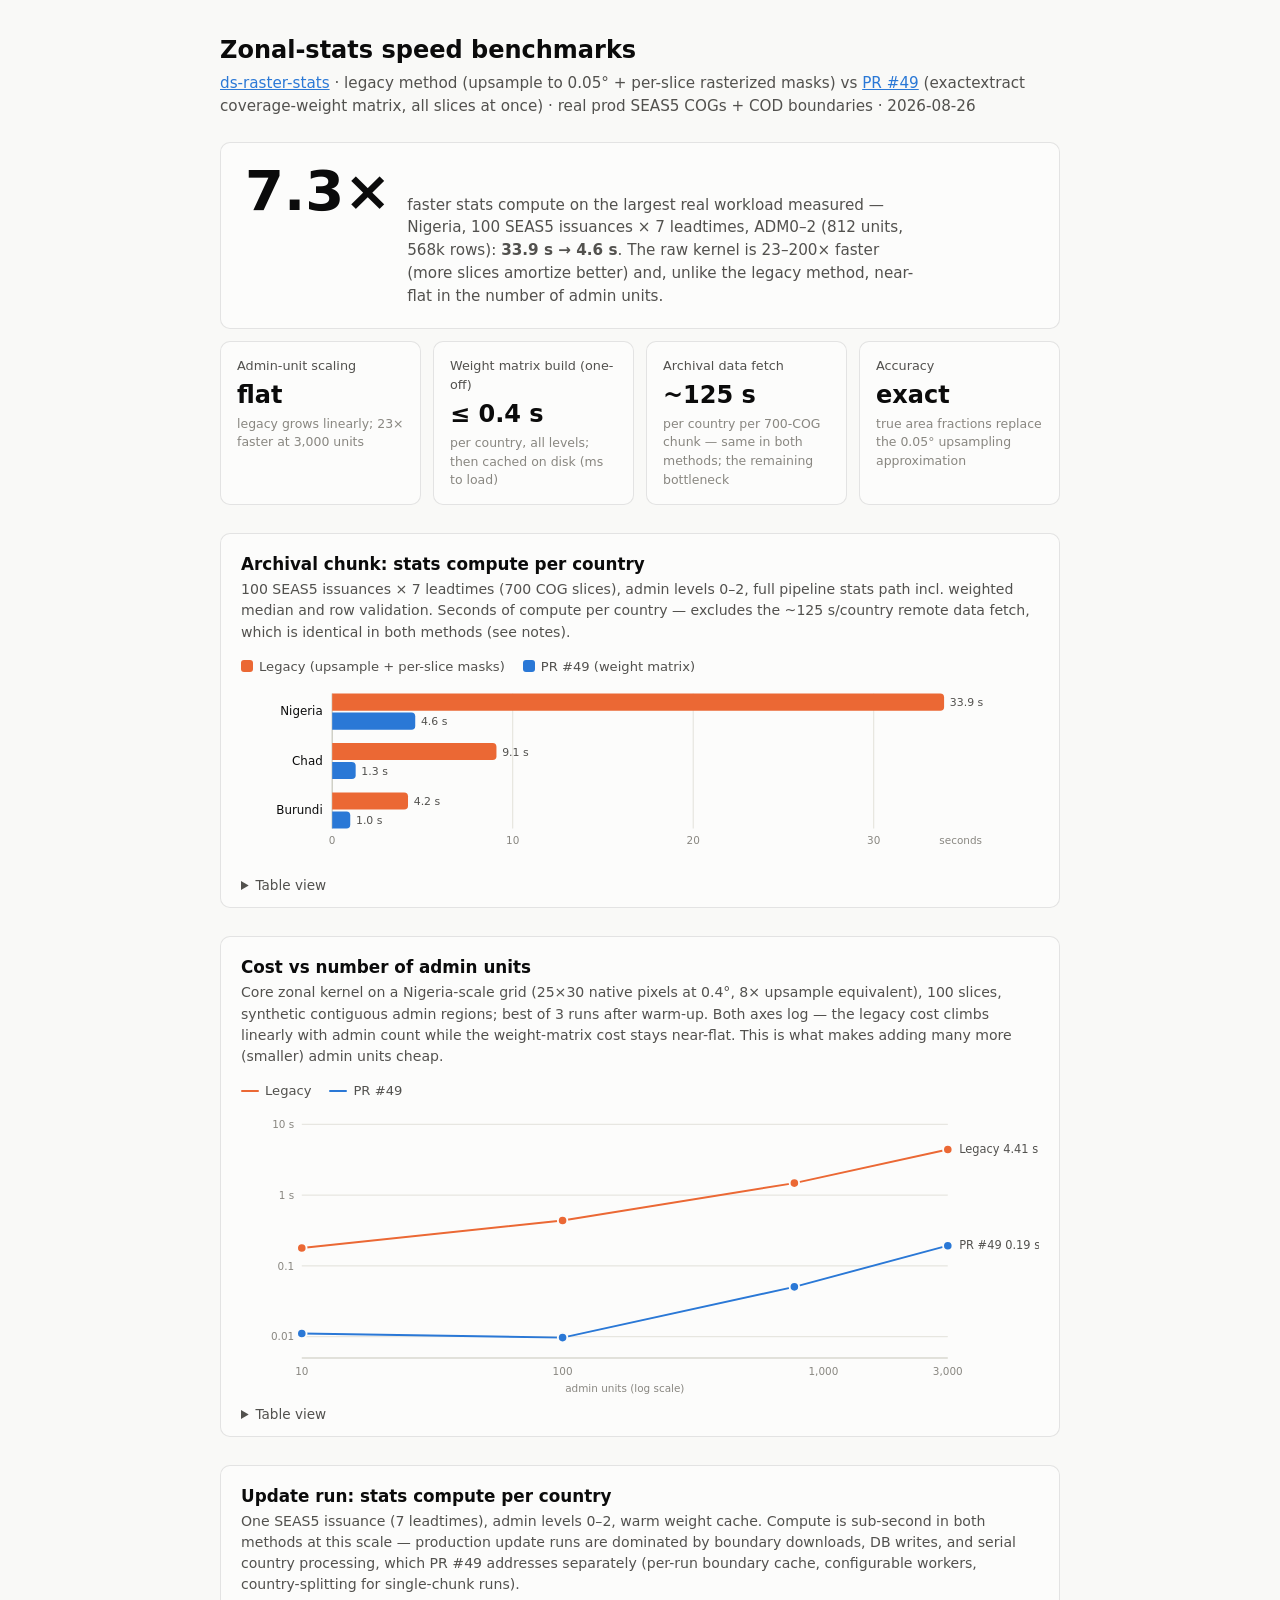
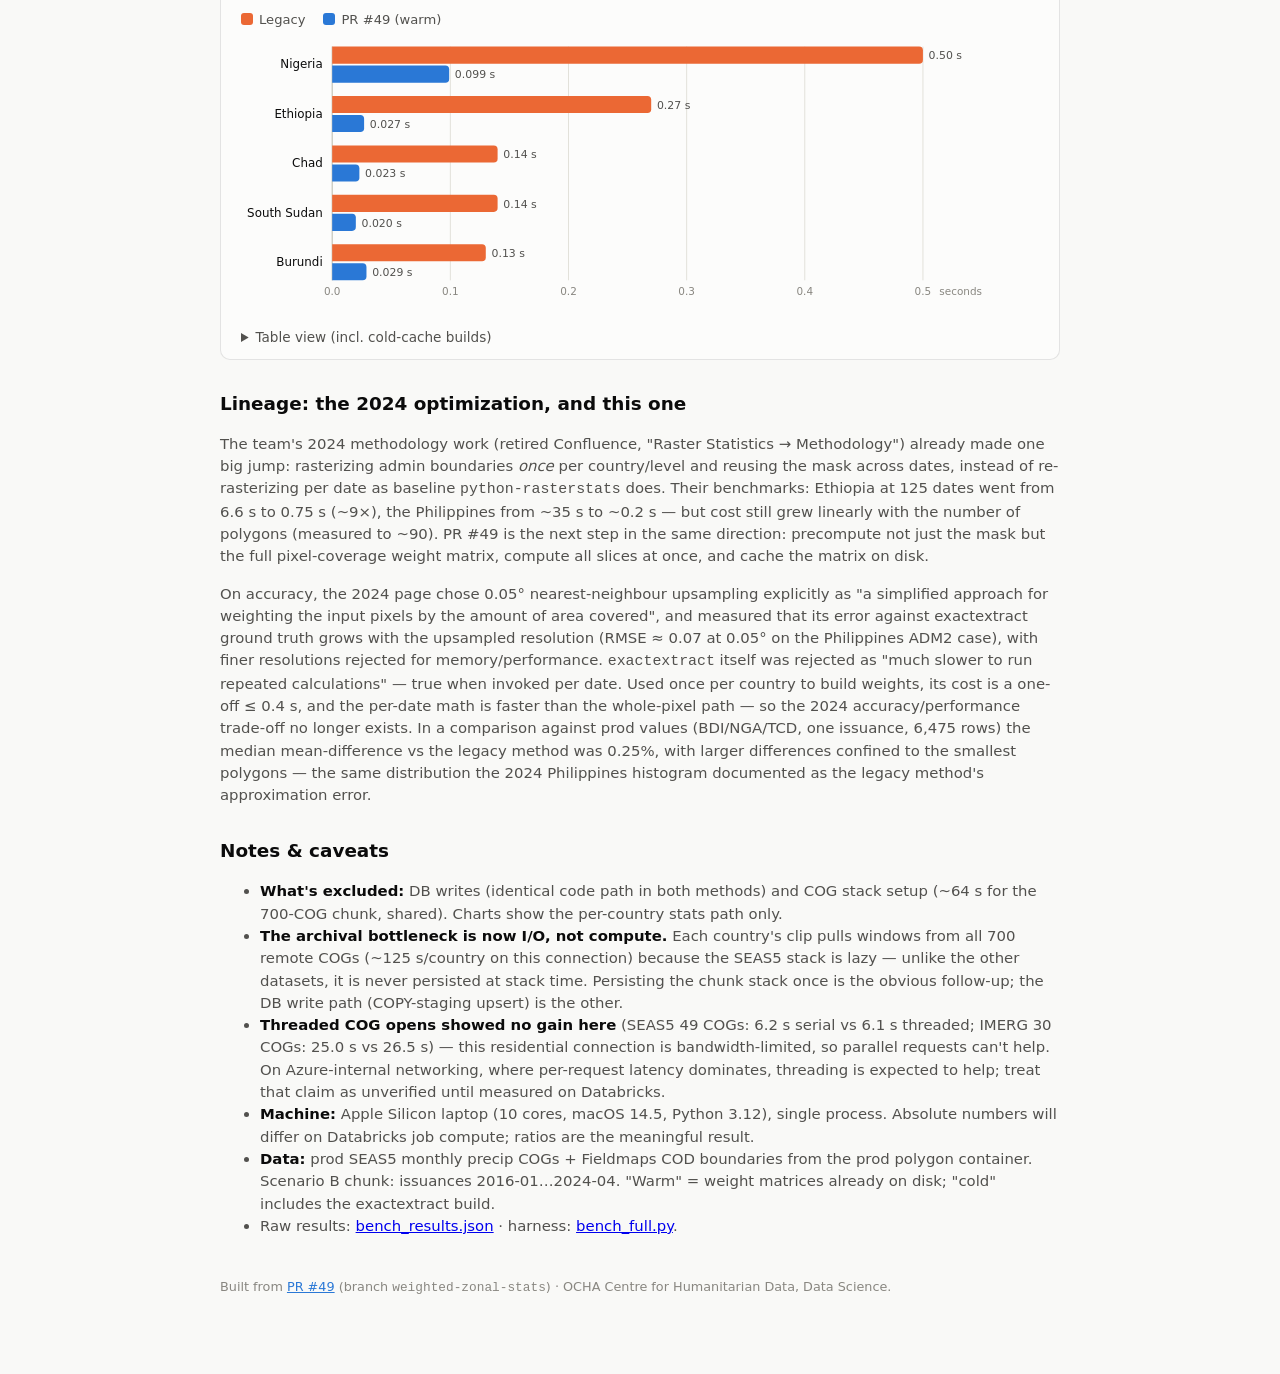
==== index.html @ ce66018d "Zonal-stats speed benchmark report (PR #49)" ====
<!DOCTYPE html>
<html lang="en">
<head>
<meta charset="utf-8">
<meta name="viewport" content="width=device-width, initial-scale=1">
<title>ds-raster-stats · zonal-stats speed benchmarks</title>
<style>
  :root {
    color-scheme: light;
    --page: #f9f9f7;
    --surface-1: #fcfcfb;
    --text-primary: #0b0b0b;
    --text-secondary: #52514e;
    --muted: #898781;
    --grid: #e1e0d9;
    --baseline: #c3c2b7;
    --border: rgba(11,11,11,0.10);
    --series-new: #2a78d6;    /* categorical slot 1: the new method */
    --series-legacy: #eb6834; /* categorical slot 2: the legacy method */
  }
  @media (prefers-color-scheme: dark) {
    :root:where(:not([data-theme="light"])) {
      color-scheme: dark;
      --page: #0d0d0d;
      --surface-1: #1a1a19;
      --text-primary: #ffffff;
      --text-secondary: #c3c2b7;
      --muted: #898781;
      --grid: #2c2c2a;
      --baseline: #383835;
      --border: rgba(255,255,255,0.10);
      --series-new: #3987e5;
      --series-legacy: #d95926;
    }
  }
  :root[data-theme="dark"] {
    color-scheme: dark;
    --page: #0d0d0d;
    --surface-1: #1a1a19;
    --text-primary: #ffffff;
    --text-secondary: #c3c2b7;
    --muted: #898781;
    --grid: #2c2c2a;
    --baseline: #383835;
    --border: rgba(255,255,255,0.10);
    --series-new: #3987e5;
    --series-legacy: #d95926;
  }
  * { box-sizing: border-box; }
  body {
    margin: 0;
    background: var(--page);
    color: var(--text-primary);
    font-family: system-ui, -apple-system, "Segoe UI", sans-serif;
    line-height: 1.5;
  }
  .wrap { max-width: 880px; margin: 0 auto; padding: 32px 20px 80px; }
  header h1 { font-size: 1.5rem; margin: 0 0 4px; }
  header p.sub { color: var(--text-secondary); margin: 0 0 8px; font-size: .95rem; }
  header a { color: var(--series-new); }
  .hero {
    display: flex; align-items: baseline; gap: 16px; flex-wrap: wrap;
    background: var(--surface-1); border: 1px solid var(--border);
    border-radius: 10px; padding: 20px 24px; margin: 24px 0 12px;
  }
  .hero .big { font-size: 56px; font-weight: 650; line-height: 1; }
  .hero .expl { color: var(--text-secondary); max-width: 34em; font-size: .95rem; }
  .tiles { display: grid; grid-template-columns: repeat(auto-fit, minmax(190px, 1fr)); gap: 12px; margin: 12px 0 8px; }
  .tile {
    background: var(--surface-1); border: 1px solid var(--border);
    border-radius: 10px; padding: 14px 16px;
  }
  .tile .label { color: var(--text-secondary); font-size: .8rem; }
  .tile .value { font-size: 1.5rem; font-weight: 650; margin-top: 2px; }
  .tile .note { color: var(--muted); font-size: .78rem; margin-top: 2px; }
  figure {
    margin: 28px 0; background: var(--surface-1); border: 1px solid var(--border);
    border-radius: 10px; padding: 18px 20px 12px;
  }
  figure h2 { font-size: 1.05rem; margin: 0 0 2px; }
  figure p.caption { color: var(--text-secondary); font-size: .88rem; margin: 0 0 14px; }
  .legend { display: flex; gap: 18px; font-size: .82rem; color: var(--text-secondary); margin-bottom: 10px; }
  .legend .key { display: inline-flex; align-items: center; gap: 6px; }
  .legend .swatch { width: 12px; height: 12px; border-radius: 3px; }
  .legend .linekey { width: 18px; height: 2px; border-radius: 1px; }
  svg text { font-family: system-ui, -apple-system, "Segoe UI", sans-serif; }
  .chart-svg { width: 100%; height: auto; display: block; }
  details { margin-top: 8px; }
  details summary { cursor: pointer; color: var(--text-secondary); font-size: .85rem; }
  table { border-collapse: collapse; margin-top: 8px; font-size: .85rem; width: 100%; }
  th, td { text-align: right; padding: 4px 10px; border-bottom: 1px solid var(--grid); font-variant-numeric: tabular-nums; }
  th:first-child, td:first-child { text-align: left; }
  th { color: var(--text-secondary); font-weight: 600; }
  section.prose { margin: 30px 0; }
  section.prose h2 { font-size: 1.15rem; }
  section.prose p, section.prose li { color: var(--text-secondary); font-size: .93rem; }
  section.prose strong { color: var(--text-primary); }
  .tooltip {
    position: fixed; pointer-events: none; z-index: 10; display: none;
    background: var(--surface-1); color: var(--text-primary);
    border: 1px solid var(--border); border-radius: 8px;
    padding: 8px 12px; font-size: .82rem; box-shadow: 0 4px 14px rgba(0,0,0,.18);
  }
  .tooltip .t-title { color: var(--text-secondary); margin-bottom: 3px; }
  .tooltip .row { display: flex; align-items: center; gap: 7px; }
  .tooltip .row .k { width: 14px; height: 3px; border-radius: 1px; }
  .tooltip .row b { font-variant-numeric: tabular-nums; }
  .tooltip .row span { color: var(--text-secondary); }
  footer { margin-top: 40px; color: var(--muted); font-size: .8rem; }
  footer a { color: var(--series-new); }
</style>
</head>
<body>
<div class="wrap">

<header>
  <h1>Zonal-stats speed benchmarks</h1>
  <p class="sub">
    <a href="https://github.com/OCHA-DAP/ds-raster-stats">ds-raster-stats</a> ·
    legacy method (upsample to 0.05° + per-slice rasterized masks) vs
    <a href="https://github.com/OCHA-DAP/ds-raster-stats/pull/49">PR&nbsp;#49</a>
    (exactextract coverage-weight matrix, all slices at once) ·
    real prod SEAS5 COGs + COD boundaries · 2026-08-26
  </p>
</header>

<div class="hero">
  <div class="big">7.3×</div>
  <div class="expl">
    faster stats compute on the largest real workload measured — Nigeria,
    100 SEAS5 issuances × 7 leadtimes, ADM0–2 (812 units, 568k rows):
    <strong>33.9&nbsp;s&nbsp;→&nbsp;4.6&nbsp;s</strong>. The raw kernel is
    23–200× faster (more slices amortize better) and, unlike the legacy
    method, near-flat in the number of admin units.
  </div>
</div>

<div class="tiles">
  <div class="tile">
    <div class="label">Admin-unit scaling</div>
    <div class="value">flat</div>
    <div class="note">legacy grows linearly; 23× faster at 3,000 units</div>
  </div>
  <div class="tile">
    <div class="label">Weight matrix build (one-off)</div>
    <div class="value">≤ 0.4 s</div>
    <div class="note">per country, all levels; then cached on disk (ms to load)</div>
  </div>
  <div class="tile">
    <div class="label">Archival data fetch</div>
    <div class="value">~125 s</div>
    <div class="note">per country per 700-COG chunk — same in both methods; the remaining bottleneck</div>
  </div>
  <div class="tile">
    <div class="label">Accuracy</div>
    <div class="value">exact</div>
    <div class="note">true area fractions replace the 0.05° upsampling approximation</div>
  </div>
</div>

<figure id="fig-archival">
  <h2>Archival chunk: stats compute per country</h2>
  <p class="caption">
    100 SEAS5 issuances × 7 leadtimes (700 COG slices), admin levels 0–2,
    full pipeline stats path incl. weighted median and row validation.
    Seconds of compute per country — excludes the ~125&nbsp;s/country remote
    data fetch, which is identical in both methods (see notes).
  </p>
  <div class="legend">
    <span class="key"><span class="swatch" style="background:var(--series-legacy)"></span>Legacy (upsample + per-slice masks)</span>
    <span class="key"><span class="swatch" style="background:var(--series-new)"></span>PR #49 (weight matrix)</span>
  </div>
  <div id="chart-archival"></div>
  <details><summary>Table view</summary>
    <table>
      <thead><tr><th>Country</th><th>ADM2 units</th><th>Rows written</th><th>Legacy (s)</th><th>PR #49 (s)</th><th>Speedup</th></tr></thead>
      <tbody>
        <tr><td>Nigeria</td><td>774</td><td>568,400</td><td>33.9</td><td>4.6</td><td>7.3×</td></tr>
        <tr><td>Chad</td><td>70</td><td>65,800</td><td>9.1</td><td>1.3</td><td>7.0×</td></tr>
        <tr><td>Burundi</td><td>119</td><td>96,600</td><td>4.2</td><td>1.0</td><td>4.4×</td></tr>
      </tbody>
    </table>
  </details>
</figure>

<figure id="fig-scaling">
  <h2>Cost vs number of admin units</h2>
  <p class="caption">
    Core zonal kernel on a Nigeria-scale grid (25×30 native pixels at 0.4°,
    8× upsample equivalent), 100 slices, synthetic contiguous admin regions;
    best of 3 runs after warm-up. Both axes log — the legacy cost climbs linearly with admin count while the
    weight-matrix cost stays near-flat. This is what makes adding many more
    (smaller) admin units cheap.
  </p>
  <div class="legend">
    <span class="key"><span class="linekey" style="background:var(--series-legacy)"></span>Legacy</span>
    <span class="key"><span class="linekey" style="background:var(--series-new)"></span>PR #49</span>
  </div>
  <div id="chart-scaling"></div>
  <details><summary>Table view</summary>
    <table>
      <thead><tr><th>Admin units</th><th>Legacy (s / 100 slices)</th><th>PR #49 (s / 100 slices)</th><th>Speedup</th></tr></thead>
      <tbody>
        <tr><td>10</td><td>0.179</td><td>0.011</td><td>16×</td></tr>
        <tr><td>100</td><td>0.438</td><td>0.010</td><td>45×</td></tr>
        <tr><td>774</td><td>1.478</td><td>0.051</td><td>29×</td></tr>
        <tr><td>3,000</td><td>4.412</td><td>0.193</td><td>23×</td></tr>
      </tbody>
    </table>
  </details>
</figure>

<figure id="fig-update">
  <h2>Update run: stats compute per country</h2>
  <p class="caption">
    One SEAS5 issuance (7 leadtimes), admin levels 0–2, warm weight cache.
    Compute is sub-second in both methods at this scale — production update
    runs are dominated by boundary downloads, DB writes, and serial country
    processing, which PR&nbsp;#49 addresses separately (per-run boundary
    cache, configurable workers, country-splitting for single-chunk runs).
  </p>
  <div class="legend">
    <span class="key"><span class="swatch" style="background:var(--series-legacy)"></span>Legacy</span>
    <span class="key"><span class="swatch" style="background:var(--series-new)"></span>PR #49 (warm)</span>
  </div>
  <div id="chart-update"></div>
  <details><summary>Table view (incl. cold-cache builds)</summary>
    <table>
      <thead><tr><th>Country</th><th>ADM2 units</th><th>Legacy (s)</th><th>PR #49 warm (s)</th><th>PR #49 cold (s)</th></tr></thead>
      <tbody>
        <tr><td>Nigeria</td><td>774</td><td>0.50</td><td>0.10</td><td>0.37</td></tr>
        <tr><td>Ethiopia</td><td>92</td><td>0.27</td><td>0.027</td><td>0.31</td></tr>
        <tr><td>Chad</td><td>70</td><td>0.14</td><td>0.023</td><td>0.067</td></tr>
        <tr><td>South Sudan</td><td>79</td><td>0.14</td><td>0.020</td><td>0.13</td></tr>
        <tr><td>Burundi</td><td>119</td><td>0.13</td><td>0.029</td><td>0.23</td></tr>
      </tbody>
    </table>
  </details>
</figure>

<section class="prose">
  <h2>Lineage: the 2024 optimization, and this one</h2>
  <p>
    The team's 2024 methodology work (retired Confluence, "Raster Statistics
    → Methodology") already made one big jump: rasterizing admin boundaries
    <em>once</em> per country/level and reusing the mask across dates, instead
    of re-rasterizing per date as baseline <code>python-rasterstats</code>
    does. Their benchmarks: Ethiopia at 125 dates went from 6.6&nbsp;s to
    0.75&nbsp;s (~9×), the Philippines from ~35&nbsp;s to ~0.2&nbsp;s — but
    cost still grew linearly with the number of polygons (measured to ~90).
    PR&nbsp;#49 is the next step in the same direction: precompute not just
    the mask but the full pixel-coverage weight matrix, compute all slices at
    once, and cache the matrix on disk.
  </p>
  <p>
    On accuracy, the 2024 page chose 0.05° nearest-neighbour upsampling
    explicitly as "a simplified approach for weighting the input pixels by
    the amount of area covered", and measured that its error against
    exactextract ground truth grows with the upsampled resolution (RMSE
    ≈ 0.07 at 0.05° on the Philippines ADM2 case), with finer resolutions
    rejected for memory/performance. <code>exactextract</code> itself was
    rejected as "much slower to run repeated calculations" — true when
    invoked per date. Used once per country to build weights, its cost is a
    one-off ≤ 0.4&nbsp;s, and the per-date math is faster than the whole-pixel
    path — so the 2024 accuracy/performance trade-off no longer exists. In a
    comparison against prod values (BDI/NGA/TCD, one issuance, 6,475 rows)
    the median mean-difference vs the legacy method was 0.25%, with larger
    differences confined to the smallest polygons — the same distribution the
    2024 Philippines histogram documented as the legacy method's
    approximation error.
  </p>
</section>

<section class="prose">
  <h2>Notes &amp; caveats</h2>
  <ul>
    <li><strong>What's excluded:</strong> DB writes (identical code path in
      both methods) and COG stack setup (~64&nbsp;s for the 700-COG chunk,
      shared). Charts show the per-country stats path only.</li>
    <li><strong>The archival bottleneck is now I/O, not compute.</strong>
      Each country's clip pulls windows from all 700 remote COGs
      (~125&nbsp;s/country on this connection) because the SEAS5 stack is
      lazy — unlike the other datasets, it is never persisted at stack time.
      Persisting the chunk stack once is the obvious follow-up; the DB write
      path (COPY-staging upsert) is the other.</li>
    <li><strong>Threaded COG opens showed no gain here</strong> (SEAS5
      49 COGs: 6.2&nbsp;s serial vs 6.1&nbsp;s threaded; IMERG 30 COGs:
      25.0&nbsp;s vs 26.5&nbsp;s) — this residential connection is
      bandwidth-limited, so parallel requests can't help. On Azure-internal
      networking, where per-request latency dominates, threading is expected
      to help; treat that claim as unverified until measured on Databricks.</li>
    <li><strong>Machine:</strong> Apple Silicon laptop (10 cores,
      macOS&nbsp;14.5, Python&nbsp;3.12), single process. Absolute numbers will
      differ on Databricks job compute; ratios are the meaningful result.</li>
    <li><strong>Data:</strong> prod SEAS5 monthly precip COGs + Fieldmaps COD
      boundaries from the prod polygon container. Scenario B chunk:
      issuances 2016-01…2024-04. "Warm" = weight matrices already on disk;
      "cold" includes the exactextract build.</li>
    <li>Raw results: <a href="bench_results.json">bench_results.json</a> ·
      harness: <a href="bench_full.py">bench_full.py</a>.</li>
  </ul>
</section>

<footer>
  Built from <a href="https://github.com/OCHA-DAP/ds-raster-stats/pull/49">PR #49</a>
  (branch <code>weighted-zonal-stats</code>) · OCHA Centre for Humanitarian Data, Data Science.
</footer>

</div>

<div class="tooltip" id="tooltip"></div>

<script>
(function () {
  "use strict";
  var css = getComputedStyle(document.documentElement);
  function color(name) { return css.getPropertyValue(name).trim(); }
  var NS = "http://www.w3.org/2000/svg";
  function el(tag, attrs, parent) {
    var e = document.createElementNS(NS, tag);
    for (var k in attrs) e.setAttribute(k, attrs[k]);
    if (parent) parent.appendChild(e);
    return e;
  }
  var tooltip = document.getElementById("tooltip");
  function showTip(evt, title, rows) {
    tooltip.textContent = "";
    var t = document.createElement("div");
    t.className = "t-title";
    t.textContent = title;
    tooltip.appendChild(t);
    rows.forEach(function (r) {
      var d = document.createElement("div");
      d.className = "row";
      var k = document.createElement("span");
      k.className = "k";
      k.style.background = r.color;
      var b = document.createElement("b");
      b.textContent = r.value;
      var s = document.createElement("span");
      s.textContent = r.label;
      d.appendChild(k); d.appendChild(b); d.appendChild(s);
      tooltip.appendChild(d);
    });
    tooltip.style.display = "block";
    moveTip(evt);
  }
  function moveTip(evt) {
    var x = evt.clientX + 14, y = evt.clientY + 14;
    var r = tooltip.getBoundingClientRect();
    if (x + r.width > window.innerWidth - 8) x = evt.clientX - r.width - 14;
    if (y + r.height > window.innerHeight - 8) y = evt.clientY - r.height - 14;
    tooltip.style.left = x + "px";
    tooltip.style.top = y + "px";
  }
  function hideTip() { tooltip.style.display = "none"; }

  // rounded data-end (right), square at the baseline (left)
  function barPath(x, y, w, h, r) {
    if (w < r) r = Math.max(w, 0.5);
    return "M" + x + "," + y +
      " L" + (x + w - r) + "," + y +
      " Q" + (x + w) + "," + y + " " + (x + w) + "," + (y + r) +
      " L" + (x + w) + "," + (y + h - r) +
      " Q" + (x + w) + "," + (y + h) + " " + (x + w - r) + "," + (y + h) +
      " L" + x + "," + (y + h) + " Z";
  }

  function groupedHBar(containerId, rows, opts) {
    var container = document.getElementById(containerId);
    var W = 840, labelW = 96, padR = 60, padT = 8;
    var barH = 18, gap = 2, groupGap = 14;
    var groupH = barH * 2 + gap;
    var axisH = 26;
    var H = padT + rows.length * (groupH + groupGap) + axisH;
    var plotW = W - labelW - padR;
    var maxV = opts.max;
    var svg = el("svg", { viewBox: "0 0 " + W + " " + H, "class": "chart-svg",
      role: "img", "aria-label": opts.aria }, container);
    var x = function (v) { return labelW + (v / maxV) * plotW; };
    var yAxis = padT + rows.length * (groupH + groupGap) - groupGap + 8;

    opts.ticks.forEach(function (t) {
      el("line", { x1: x(t), y1: padT, x2: x(t), y2: yAxis - 8,
        stroke: color("--grid"), "stroke-width": 1 }, svg);
      var lbl = el("text", { x: x(t), y: yAxis + 8, "text-anchor": "middle",
        "font-size": 11, fill: color("--muted") }, svg);
      lbl.textContent = opts.tickFmt(t);
    });
    el("line", { x1: labelW, y1: padT, x2: labelW, y2: yAxis - 8,
      stroke: color("--baseline"), "stroke-width": 1 }, svg);
    var unit = el("text", { x: W - padR, y: yAxis + 8, "text-anchor": "end",
      "font-size": 11, fill: color("--muted") }, svg);
    unit.textContent = opts.unit;

    rows.forEach(function (row, i) {
      var y0 = padT + i * (groupH + groupGap);
      var lbl = el("text", { x: labelW - 10, y: y0 + groupH / 2 + 4,
        "text-anchor": "end", "font-size": 12.5, fill: color("--text-primary") }, svg);
      lbl.textContent = row.label;
      [["legacy", color("--series-legacy"), 0], ["nw", color("--series-new"), 1]]
        .forEach(function (s) {
          var v = row[s[0]];
          var w = Math.max((v / maxV) * plotW, 1.5);
          el("path", { d: barPath(labelW, y0 + s[2] * (barH + gap), w, barH, 4),
            fill: s[1] }, svg);
          var vl = el("text", { x: labelW + w + 6,
            y: y0 + s[2] * (barH + gap) + barH - 4.5, "font-size": 11.5,
            fill: color("--text-secondary") }, svg);
          vl.textContent = opts.valFmt(v);
        });
      var hit = el("rect", { x: 0, y: y0 - groupGap / 2, width: W,
        height: groupH + groupGap, fill: "transparent", tabindex: 0 }, svg);
      function over(evt) {
        showTip(evt, row.label + " — " + opts.tipUnit, [
          { color: color("--series-new"), value: opts.valFmt(row.nw), label: "PR #49" },
          { color: color("--series-legacy"), value: opts.valFmt(row.legacy), label: "legacy" },
          { color: "transparent", value: (row.legacy / row.nw).toFixed(1) + "×", label: "speedup" }
        ]);
      }
      hit.addEventListener("pointermove", over);
      hit.addEventListener("pointerleave", hideTip);
      hit.addEventListener("focus", function () {
        var r = hit.getBoundingClientRect();
        over({ clientX: r.left + labelW + 120, clientY: r.top + 10 });
      });
      hit.addEventListener("blur", hideTip);
    });
  }

  groupedHBar("chart-archival", [
    { label: "Nigeria", legacy: 33.9, nw: 4.6 },
    { label: "Chad", legacy: 9.1, nw: 1.3 },
    { label: "Burundi", legacy: 4.2, nw: 1.0 }
  ], {
    max: 36, ticks: [0, 10, 20, 30], unit: "seconds",
    tickFmt: function (t) { return String(t); },
    valFmt: function (v) { return v.toFixed(1) + " s"; },
    tipUnit: "700 slices, ADM0–2",
    aria: "Grouped bar chart: archival-chunk stats seconds per country, legacy vs PR 49"
  });

  groupedHBar("chart-update", [
    { label: "Nigeria", legacy: 0.50, nw: 0.099 },
    { label: "Ethiopia", legacy: 0.27, nw: 0.027 },
    { label: "Chad", legacy: 0.14, nw: 0.023 },
    { label: "South Sudan", legacy: 0.14, nw: 0.020 },
    { label: "Burundi", legacy: 0.13, nw: 0.029 }
  ], {
    max: 0.55, ticks: [0, 0.1, 0.2, 0.3, 0.4, 0.5], unit: "seconds",
    tickFmt: function (t) { return t.toFixed(1); },
    valFmt: function (v) { return v < 0.1 ? v.toFixed(3) + " s" : v.toFixed(2) + " s"; },
    tipUnit: "1 issuance, ADM0–2, warm cache",
    aria: "Grouped bar chart: update-run stats seconds per country, legacy vs PR 49"
  });

  // log-log line chart for admin scaling
  (function () {
    var container = document.getElementById("chart-scaling");
    var W = 840, H = 300, padL = 64, padR = 96, padT = 14, padB = 40;
    var plotW = W - padL - padR, plotH = H - padT - padB;
    var data = [
      { n: 10, legacy: 0.179, nw: 0.0111 },
      { n: 100, legacy: 0.438, nw: 0.0097 },
      { n: 774, legacy: 1.478, nw: 0.0506 },
      { n: 3000, legacy: 4.412, nw: 0.1929 }
    ];
    var xMin = Math.log10(10), xMax = Math.log10(3000);
    var yMin = Math.log10(0.005), yMax = Math.log10(10);
    var x = function (n) { return padL + (Math.log10(n) - xMin) / (xMax - xMin) * plotW; };
    var y = function (v) { return padT + plotH - (Math.log10(v) - yMin) / (yMax - yMin) * plotH; };
    var svg = el("svg", { viewBox: "0 0 " + W + " " + H, "class": "chart-svg",
      role: "img",
      "aria-label": "Line chart, log-log: kernel seconds per 100 slices vs number of admin units, legacy vs PR 49" },
      container);

    [0.01, 0.1, 1, 10].forEach(function (t) {
      el("line", { x1: padL, y1: y(t), x2: W - padR, y2: y(t),
        stroke: color("--grid"), "stroke-width": 1 }, svg);
      var lbl = el("text", { x: padL - 8, y: y(t) + 4, "text-anchor": "end",
        "font-size": 11, fill: color("--muted") }, svg);
      lbl.textContent = t >= 1 ? t + " s" : t + "";
    });
    [10, 100, 1000, 3000].forEach(function (t) {
      var lbl = el("text", { x: x(t), y: H - padB + 18, "text-anchor": "middle",
        "font-size": 11, fill: color("--muted") }, svg);
      lbl.textContent = t.toLocaleString("en-US");
    });
    var xl = el("text", { x: padL + plotW / 2, y: H - 4, "text-anchor": "middle",
      "font-size": 11, fill: color("--muted") }, svg);
    xl.textContent = "admin units (log scale)";
    el("line", { x1: padL, y1: padT + plotH, x2: W - padR, y2: padT + plotH,
      stroke: color("--baseline"), "stroke-width": 1 }, svg);

    [["legacy", color("--series-legacy"), "Legacy"],
     ["nw", color("--series-new"), "PR #49"]].forEach(function (s) {
      var pts = data.map(function (d) { return x(d.n) + "," + y(d[s[0] === "nw" ? "nw" : "legacy"]); });
      el("polyline", { points: pts.join(" "), fill: "none", stroke: s[1],
        "stroke-width": 2, "stroke-linejoin": "round", "stroke-linecap": "round" }, svg);
      data.forEach(function (d) {
        el("circle", { cx: x(d.n), cy: y(d[s[0] === "nw" ? "nw" : "legacy"]), r: 5,
          fill: s[1], stroke: color("--surface-1"), "stroke-width": 2 }, svg);
      });
      var last = data[data.length - 1];
      var endY = y(last[s[0] === "nw" ? "nw" : "legacy"]);
      var endLbl = el("text", { x: x(last.n) + 12, y: endY + 4, "font-size": 12,
        fill: color("--text-secondary") }, svg);
      endLbl.textContent = s[2] + " " + last[s[0] === "nw" ? "nw" : "legacy"].toFixed(2) + " s";
    });

    data.forEach(function (d) {
      var hit = el("rect", { x: x(d.n) - 26, y: padT, width: 52, height: plotH,
        fill: "transparent", tabindex: 0 }, svg);
      function over(evt) {
        showTip(evt, d.n.toLocaleString("en-US") + " admin units — s per 100 slices", [
          { color: color("--series-new"), value: d.nw.toFixed(3) + " s", label: "PR #49" },
          { color: color("--series-legacy"), value: d.legacy.toFixed(3) + " s", label: "legacy" },
          { color: "transparent", value: (d.legacy / d.nw).toFixed(0) + "×", label: "speedup" }
        ]);
      }
      hit.addEventListener("pointermove", over);
      hit.addEventListener("pointerleave", hideTip);
      hit.addEventListener("focus", function () {
        var r = hit.getBoundingClientRect();
        over({ clientX: r.left + 26, clientY: r.top + 40 });
      });
      hit.addEventListener("blur", hideTip);
    });
  })();
})();
</script>
</body>
</html>
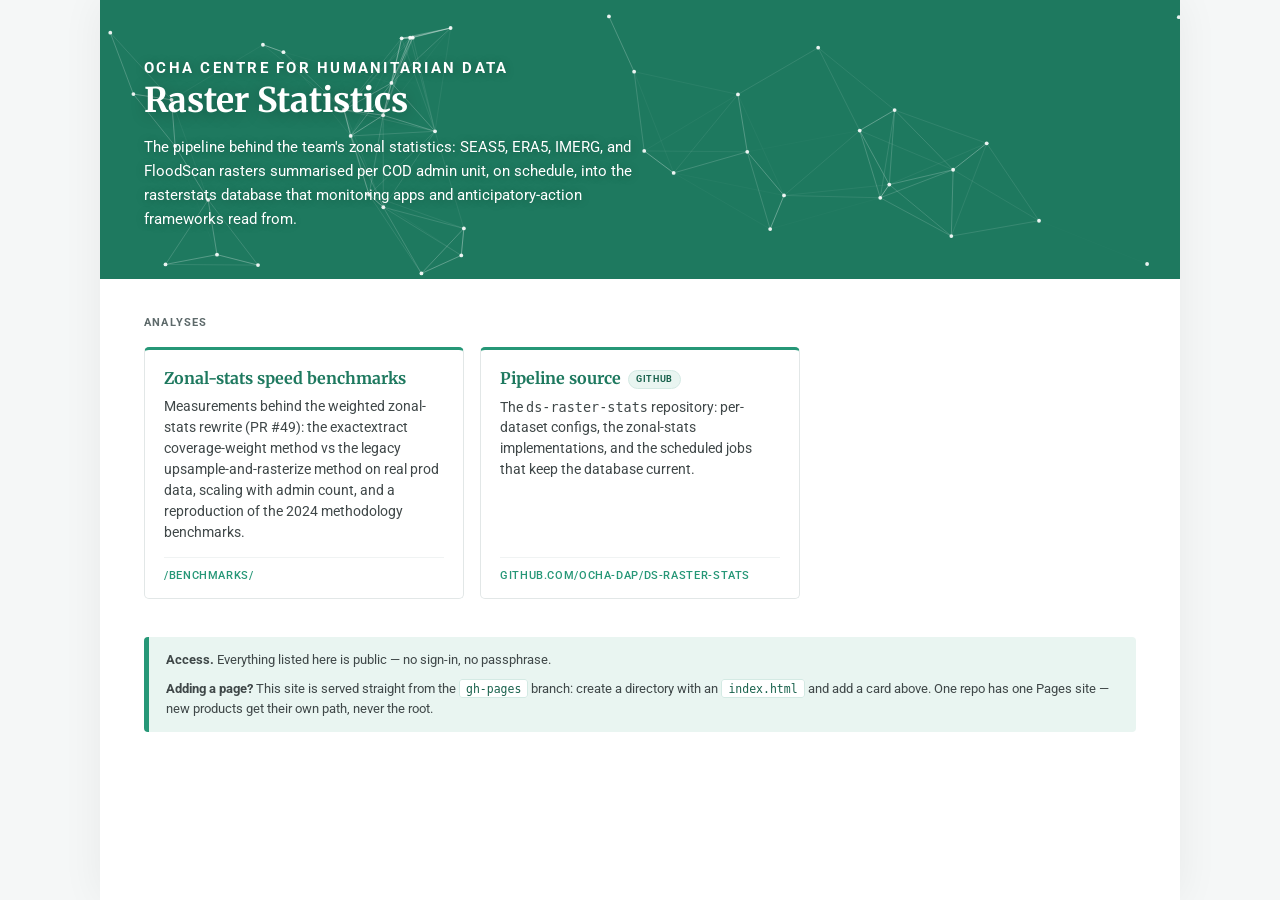
==== commit 618367cb: "Adopt landing-page convention: benchmarks under /benchmarks/, HDX v2 landing at root" ====
--- a/index.html
+++ b/index.html
@@ -3,531 +3,63 @@
 <head>
 <meta charset="utf-8">
 <meta name="viewport" content="width=device-width, initial-scale=1">
-<title>ds-raster-stats · zonal-stats speed benchmarks</title>
-<style>
-  :root {
-    color-scheme: light;
-    --page: #f9f9f7;
-    --surface-1: #fcfcfb;
-    --text-primary: #0b0b0b;
-    --text-secondary: #52514e;
-    --muted: #898781;
-    --grid: #e1e0d9;
-    --baseline: #c3c2b7;
-    --border: rgba(11,11,11,0.10);
-    --series-new: #2a78d6;    /* categorical slot 1: the new method */
-    --series-legacy: #eb6834; /* categorical slot 2: the legacy method */
-  }
-  @media (prefers-color-scheme: dark) {
-    :root:where(:not([data-theme="light"])) {
-      color-scheme: dark;
-      --page: #0d0d0d;
-      --surface-1: #1a1a19;
-      --text-primary: #ffffff;
-      --text-secondary: #c3c2b7;
-      --muted: #898781;
-      --grid: #2c2c2a;
-      --baseline: #383835;
-      --border: rgba(255,255,255,0.10);
-      --series-new: #3987e5;
-      --series-legacy: #d95926;
-    }
-  }
-  :root[data-theme="dark"] {
-    color-scheme: dark;
-    --page: #0d0d0d;
-    --surface-1: #1a1a19;
-    --text-primary: #ffffff;
-    --text-secondary: #c3c2b7;
-    --muted: #898781;
-    --grid: #2c2c2a;
-    --baseline: #383835;
-    --border: rgba(255,255,255,0.10);
-    --series-new: #3987e5;
-    --series-legacy: #d95926;
-  }
-  * { box-sizing: border-box; }
-  body {
-    margin: 0;
-    background: var(--page);
-    color: var(--text-primary);
-    font-family: system-ui, -apple-system, "Segoe UI", sans-serif;
-    line-height: 1.5;
-  }
-  .wrap { max-width: 880px; margin: 0 auto; padding: 32px 20px 80px; }
-  header h1 { font-size: 1.5rem; margin: 0 0 4px; }
-  header p.sub { color: var(--text-secondary); margin: 0 0 8px; font-size: .95rem; }
-  header a { color: var(--series-new); }
-  .hero {
-    display: flex; align-items: baseline; gap: 16px; flex-wrap: wrap;
-    background: var(--surface-1); border: 1px solid var(--border);
-    border-radius: 10px; padding: 20px 24px; margin: 24px 0 12px;
-  }
-  .hero .big { font-size: 56px; font-weight: 650; line-height: 1; }
-  .hero .expl { color: var(--text-secondary); max-width: 34em; font-size: .95rem; }
-  .tiles { display: grid; grid-template-columns: repeat(auto-fit, minmax(190px, 1fr)); gap: 12px; margin: 12px 0 8px; }
-  .tile {
-    background: var(--surface-1); border: 1px solid var(--border);
-    border-radius: 10px; padding: 14px 16px;
-  }
-  .tile .label { color: var(--text-secondary); font-size: .8rem; }
-  .tile .value { font-size: 1.5rem; font-weight: 650; margin-top: 2px; }
-  .tile .note { color: var(--muted); font-size: .78rem; margin-top: 2px; }
-  figure {
-    margin: 28px 0; background: var(--surface-1); border: 1px solid var(--border);
-    border-radius: 10px; padding: 18px 20px 12px;
-  }
-  figure h2 { font-size: 1.05rem; margin: 0 0 2px; }
-  figure p.caption { color: var(--text-secondary); font-size: .88rem; margin: 0 0 14px; }
-  .legend { display: flex; gap: 18px; font-size: .82rem; color: var(--text-secondary); margin-bottom: 10px; }
-  .legend .key { display: inline-flex; align-items: center; gap: 6px; }
-  .legend .swatch { width: 12px; height: 12px; border-radius: 3px; }
-  .legend .linekey { width: 18px; height: 2px; border-radius: 1px; }
-  svg text { font-family: system-ui, -apple-system, "Segoe UI", sans-serif; }
-  .chart-svg { width: 100%; height: auto; display: block; }
-  details { margin-top: 8px; }
-  details summary { cursor: pointer; color: var(--text-secondary); font-size: .85rem; }
-  table { border-collapse: collapse; margin-top: 8px; font-size: .85rem; width: 100%; }
-  th, td { text-align: right; padding: 4px 10px; border-bottom: 1px solid var(--grid); font-variant-numeric: tabular-nums; }
-  th:first-child, td:first-child { text-align: left; }
-  th { color: var(--text-secondary); font-weight: 600; }
-  section.prose { margin: 30px 0; }
-  section.prose h2 { font-size: 1.15rem; }
-  section.prose p, section.prose li { color: var(--text-secondary); font-size: .93rem; }
-  section.prose strong { color: var(--text-primary); }
-  .tooltip {
-    position: fixed; pointer-events: none; z-index: 10; display: none;
-    background: var(--surface-1); color: var(--text-primary);
-    border: 1px solid var(--border); border-radius: 8px;
-    padding: 8px 12px; font-size: .82rem; box-shadow: 0 4px 14px rgba(0,0,0,.18);
-  }
-  .tooltip .t-title { color: var(--text-secondary); margin-bottom: 3px; }
-  .tooltip .row { display: flex; align-items: center; gap: 7px; }
-  .tooltip .row .k { width: 14px; height: 3px; border-radius: 1px; }
-  .tooltip .row b { font-variant-numeric: tabular-nums; }
-  .tooltip .row span { color: var(--text-secondary); }
-  footer { margin-top: 40px; color: var(--muted); font-size: .8rem; }
-  footer a { color: var(--series-new); }
-</style>
+<title>Raster Statistics — OCHA Centre for Humanitarian Data</title>
+<meta name="description" content="The CHD Data Science raster-statistics pipeline: zonal statistics from SEAS5, ERA5, IMERG, and FloodScan rasters over COD admin boundaries — methodology and benchmarks.">
+<link rel="preconnect" href="https://fonts.googleapis.com">
+<link rel="preconnect" href="https://fonts.gstatic.com" crossorigin>
+<link href="https://fonts.googleapis.com/css2?family=Merriweather:wght@700&family=Roboto:wght@400;500;700&display=swap" rel="stylesheet">
+<link rel="stylesheet" href="assets/site.css">
 </head>
 <body>
 <div class="wrap">
 
-<header>
-  <h1>Zonal-stats speed benchmarks</h1>
-  <p class="sub">
-    <a href="https://github.com/OCHA-DAP/ds-raster-stats">ds-raster-stats</a> ·
-    legacy method (upsample to 0.05° + per-slice rasterized masks) vs
-    <a href="https://github.com/OCHA-DAP/ds-raster-stats/pull/49">PR&nbsp;#49</a>
-    (exactextract coverage-weight matrix, all slices at once) ·
-    real prod SEAS5 COGs + COD boundaries · 2026-08-26
-  </p>
-</header>
+  <header class="hero">
+    <canvas id="bg" aria-hidden="true"></canvas>
+    <div class="inner">
+      <p class="eyebrow">OCHA Centre for Humanitarian Data</p>
+      <h1>Raster Statistics</h1>
+      <p>The pipeline behind the team's zonal statistics: SEAS5, ERA5, IMERG, and
+         FloodScan rasters summarised per COD admin unit, on schedule, into the
+         rasterstats database that monitoring apps and anticipatory-action
+         frameworks read from.</p>
+    </div>
+  </header>
 
-<div class="hero">
-  <div class="big">7.3×</div>
-  <div class="expl">
-    faster stats compute on the largest real workload measured — Nigeria,
-    100 SEAS5 issuances × 7 leadtimes, ADM0–2 (812 units, 568k rows):
-    <strong>33.9&nbsp;s&nbsp;→&nbsp;4.6&nbsp;s</strong>. The raw kernel is
-    23–200× faster (more slices amortize better) and, unlike the legacy
-    method, near-flat in the number of admin units.
+  <main>
+    <p class="label">Analyses</p>
+    <div class="grid">
+
+      <a class="k" href="benchmarks/">
+        <h2>Zonal-stats speed benchmarks</h2>
+        <p>Measurements behind the weighted zonal-stats rewrite (PR&nbsp;#49):
+           the exactextract coverage-weight method vs the legacy
+           upsample-and-rasterize method on real prod data, scaling with admin
+           count, and a reproduction of the 2024 methodology benchmarks.</p>
+        <span class="foot"><em>/benchmarks/</em></span>
+      </a>
+
+      <a class="k" href="https://github.com/OCHA-DAP/ds-raster-stats">
+        <h2>Pipeline source<span class="chip chip-ext">GitHub</span></h2>
+        <p>The <code>ds-raster-stats</code> repository: per-dataset configs,
+           the zonal-stats implementations, and the scheduled jobs that keep
+           the database current.</p>
+        <span class="foot"><em>github.com/OCHA-DAP/ds-raster-stats</em></span>
+      </a>
+
+    </div>
+  </main>
+
+  <div class="note">
+    <p><strong>Access.</strong> Everything listed here is public — no sign-in, no
+       passphrase.</p>
+    <p><strong>Adding a page?</strong> This site is served straight from the
+       <code>gh-pages</code> branch: create a directory with an
+       <code>index.html</code> and add a card above. One repo has one Pages
+       site — new products get their own path, never the root.</p>
   </div>
-</div>
-
-<div class="tiles">
-  <div class="tile">
-    <div class="label">Admin-unit scaling</div>
-    <div class="value">flat</div>
-    <div class="note">legacy grows linearly; 23× faster at 3,000 units</div>
-  </div>
-  <div class="tile">
-    <div class="label">Weight matrix build (one-off)</div>
-    <div class="value">≤ 0.4 s</div>
-    <div class="note">per country, all levels; then cached on disk (ms to load)</div>
-  </div>
-  <div class="tile">
-    <div class="label">Archival data fetch</div>
-    <div class="value">~125 s</div>
-    <div class="note">per country per 700-COG chunk — same in both methods; the remaining bottleneck</div>
-  </div>
-  <div class="tile">
-    <div class="label">Accuracy</div>
-    <div class="value">exact</div>
-    <div class="note">true area fractions replace the 0.05° upsampling approximation</div>
-  </div>
-</div>
-
-<figure id="fig-archival">
-  <h2>Archival chunk: stats compute per country</h2>
-  <p class="caption">
-    100 SEAS5 issuances × 7 leadtimes (700 COG slices), admin levels 0–2,
-    full pipeline stats path incl. weighted median and row validation.
-    Seconds of compute per country — excludes the ~125&nbsp;s/country remote
-    data fetch, which is identical in both methods (see notes).
-  </p>
-  <div class="legend">
-    <span class="key"><span class="swatch" style="background:var(--series-legacy)"></span>Legacy (upsample + per-slice masks)</span>
-    <span class="key"><span class="swatch" style="background:var(--series-new)"></span>PR #49 (weight matrix)</span>
-  </div>
-  <div id="chart-archival"></div>
-  <details><summary>Table view</summary>
-    <table>
-      <thead><tr><th>Country</th><th>ADM2 units</th><th>Rows written</th><th>Legacy (s)</th><th>PR #49 (s)</th><th>Speedup</th></tr></thead>
-      <tbody>
-        <tr><td>Nigeria</td><td>774</td><td>568,400</td><td>33.9</td><td>4.6</td><td>7.3×</td></tr>
-        <tr><td>Chad</td><td>70</td><td>65,800</td><td>9.1</td><td>1.3</td><td>7.0×</td></tr>
-        <tr><td>Burundi</td><td>119</td><td>96,600</td><td>4.2</td><td>1.0</td><td>4.4×</td></tr>
-      </tbody>
-    </table>
-  </details>
-</figure>
-
-<figure id="fig-scaling">
-  <h2>Cost vs number of admin units</h2>
-  <p class="caption">
-    Core zonal kernel on a Nigeria-scale grid (25×30 native pixels at 0.4°,
-    8× upsample equivalent), 100 slices, synthetic contiguous admin regions;
-    best of 3 runs after warm-up. Both axes log — the legacy cost climbs linearly with admin count while the
-    weight-matrix cost stays near-flat. This is what makes adding many more
-    (smaller) admin units cheap.
-  </p>
-  <div class="legend">
-    <span class="key"><span class="linekey" style="background:var(--series-legacy)"></span>Legacy</span>
-    <span class="key"><span class="linekey" style="background:var(--series-new)"></span>PR #49</span>
-  </div>
-  <div id="chart-scaling"></div>
-  <details><summary>Table view</summary>
-    <table>
-      <thead><tr><th>Admin units</th><th>Legacy (s / 100 slices)</th><th>PR #49 (s / 100 slices)</th><th>Speedup</th></tr></thead>
-      <tbody>
-        <tr><td>10</td><td>0.179</td><td>0.011</td><td>16×</td></tr>
-        <tr><td>100</td><td>0.438</td><td>0.010</td><td>45×</td></tr>
-        <tr><td>774</td><td>1.478</td><td>0.051</td><td>29×</td></tr>
-        <tr><td>3,000</td><td>4.412</td><td>0.193</td><td>23×</td></tr>
-      </tbody>
-    </table>
-  </details>
-</figure>
-
-<figure id="fig-update">
-  <h2>Update run: stats compute per country</h2>
-  <p class="caption">
-    One SEAS5 issuance (7 leadtimes), admin levels 0–2, warm weight cache.
-    Compute is sub-second in both methods at this scale — production update
-    runs are dominated by boundary downloads, DB writes, and serial country
-    processing, which PR&nbsp;#49 addresses separately (per-run boundary
-    cache, configurable workers, country-splitting for single-chunk runs).
-  </p>
-  <div class="legend">
-    <span class="key"><span class="swatch" style="background:var(--series-legacy)"></span>Legacy</span>
-    <span class="key"><span class="swatch" style="background:var(--series-new)"></span>PR #49 (warm)</span>
-  </div>
-  <div id="chart-update"></div>
-  <details><summary>Table view (incl. cold-cache builds)</summary>
-    <table>
-      <thead><tr><th>Country</th><th>ADM2 units</th><th>Legacy (s)</th><th>PR #49 warm (s)</th><th>PR #49 cold (s)</th></tr></thead>
-      <tbody>
-        <tr><td>Nigeria</td><td>774</td><td>0.50</td><td>0.10</td><td>0.37</td></tr>
-        <tr><td>Ethiopia</td><td>92</td><td>0.27</td><td>0.027</td><td>0.31</td></tr>
-        <tr><td>Chad</td><td>70</td><td>0.14</td><td>0.023</td><td>0.067</td></tr>
-        <tr><td>South Sudan</td><td>79</td><td>0.14</td><td>0.020</td><td>0.13</td></tr>
-        <tr><td>Burundi</td><td>119</td><td>0.13</td><td>0.029</td><td>0.23</td></tr>
-      </tbody>
-    </table>
-  </details>
-</figure>
-
-<section class="prose">
-  <h2>Lineage: the 2024 optimization, and this one</h2>
-  <p>
-    The team's 2024 methodology work (retired Confluence, "Raster Statistics
-    → Methodology") already made one big jump: rasterizing admin boundaries
-    <em>once</em> per country/level and reusing the mask across dates, instead
-    of re-rasterizing per date as baseline <code>python-rasterstats</code>
-    does. Their benchmarks: Ethiopia at 125 dates went from 6.6&nbsp;s to
-    0.75&nbsp;s (~9×), the Philippines from ~35&nbsp;s to ~0.2&nbsp;s — but
-    cost still grew linearly with the number of polygons (measured to ~90).
-    PR&nbsp;#49 is the next step in the same direction: precompute not just
-    the mask but the full pixel-coverage weight matrix, compute all slices at
-    once, and cache the matrix on disk.
-  </p>
-  <p>
-    On accuracy, the 2024 page chose 0.05° nearest-neighbour upsampling
-    explicitly as "a simplified approach for weighting the input pixels by
-    the amount of area covered", and measured that its error against
-    exactextract ground truth grows with the upsampled resolution (RMSE
-    ≈ 0.07 at 0.05° on the Philippines ADM2 case), with finer resolutions
-    rejected for memory/performance. <code>exactextract</code> itself was
-    rejected as "much slower to run repeated calculations" — true when
-    invoked per date. Used once per country to build weights, its cost is a
-    one-off ≤ 0.4&nbsp;s, and the per-date math is faster than the whole-pixel
-    path — so the 2024 accuracy/performance trade-off no longer exists. In a
-    comparison against prod values (BDI/NGA/TCD, one issuance, 6,475 rows)
-    the median mean-difference vs the legacy method was 0.25%, with larger
-    differences confined to the smallest polygons — the same distribution the
-    2024 Philippines histogram documented as the legacy method's
-    approximation error.
-  </p>
-</section>
-
-<section class="prose">
-  <h2>Notes &amp; caveats</h2>
-  <ul>
-    <li><strong>What's excluded:</strong> DB writes (identical code path in
-      both methods) and COG stack setup (~64&nbsp;s for the 700-COG chunk,
-      shared). Charts show the per-country stats path only.</li>
-    <li><strong>The archival bottleneck is now I/O, not compute.</strong>
-      Each country's clip pulls windows from all 700 remote COGs
-      (~125&nbsp;s/country on this connection) because the SEAS5 stack is
-      lazy — unlike the other datasets, it is never persisted at stack time.
-      Persisting the chunk stack once is the obvious follow-up; the DB write
-      path (COPY-staging upsert) is the other.</li>
-    <li><strong>Threaded COG opens showed no gain here</strong> (SEAS5
-      49 COGs: 6.2&nbsp;s serial vs 6.1&nbsp;s threaded; IMERG 30 COGs:
-      25.0&nbsp;s vs 26.5&nbsp;s) — this residential connection is
-      bandwidth-limited, so parallel requests can't help. On Azure-internal
-      networking, where per-request latency dominates, threading is expected
-      to help; treat that claim as unverified until measured on Databricks.</li>
-    <li><strong>Machine:</strong> Apple Silicon laptop (10 cores,
-      macOS&nbsp;14.5, Python&nbsp;3.12), single process. Absolute numbers will
-      differ on Databricks job compute; ratios are the meaningful result.</li>
-    <li><strong>Data:</strong> prod SEAS5 monthly precip COGs + Fieldmaps COD
-      boundaries from the prod polygon container. Scenario B chunk:
-      issuances 2016-01…2024-04. "Warm" = weight matrices already on disk;
-      "cold" includes the exactextract build.</li>
-    <li>Raw results: <a href="bench_results.json">bench_results.json</a> ·
-      harness: <a href="bench_full.py">bench_full.py</a>.</li>
-  </ul>
-</section>
-
-<footer>
-  Built from <a href="https://github.com/OCHA-DAP/ds-raster-stats/pull/49">PR #49</a>
-  (branch <code>weighted-zonal-stats</code>) · OCHA Centre for Humanitarian Data, Data Science.
-</footer>
 
 </div>
 
-<div class="tooltip" id="tooltip"></div>
-
-<script>
-(function () {
-  "use strict";
-  var css = getComputedStyle(document.documentElement);
-  function color(name) { return css.getPropertyValue(name).trim(); }
-  var NS = "http://www.w3.org/2000/svg";
-  function el(tag, attrs, parent) {
-    var e = document.createElementNS(NS, tag);
-    for (var k in attrs) e.setAttribute(k, attrs[k]);
-    if (parent) parent.appendChild(e);
-    return e;
-  }
-  var tooltip = document.getElementById("tooltip");
-  function showTip(evt, title, rows) {
-    tooltip.textContent = "";
-    var t = document.createElement("div");
-    t.className = "t-title";
-    t.textContent = title;
-    tooltip.appendChild(t);
-    rows.forEach(function (r) {
-      var d = document.createElement("div");
-      d.className = "row";
-      var k = document.createElement("span");
-      k.className = "k";
-      k.style.background = r.color;
-      var b = document.createElement("b");
-      b.textContent = r.value;
-      var s = document.createElement("span");
-      s.textContent = r.label;
-      d.appendChild(k); d.appendChild(b); d.appendChild(s);
-      tooltip.appendChild(d);
-    });
-    tooltip.style.display = "block";
-    moveTip(evt);
-  }
-  function moveTip(evt) {
-    var x = evt.clientX + 14, y = evt.clientY + 14;
-    var r = tooltip.getBoundingClientRect();
-    if (x + r.width > window.innerWidth - 8) x = evt.clientX - r.width - 14;
-    if (y + r.height > window.innerHeight - 8) y = evt.clientY - r.height - 14;
-    tooltip.style.left = x + "px";
-    tooltip.style.top = y + "px";
-  }
-  function hideTip() { tooltip.style.display = "none"; }
-
-  // rounded data-end (right), square at the baseline (left)
-  function barPath(x, y, w, h, r) {
-    if (w < r) r = Math.max(w, 0.5);
-    return "M" + x + "," + y +
-      " L" + (x + w - r) + "," + y +
-      " Q" + (x + w) + "," + y + " " + (x + w) + "," + (y + r) +
-      " L" + (x + w) + "," + (y + h - r) +
-      " Q" + (x + w) + "," + (y + h) + " " + (x + w - r) + "," + (y + h) +
-      " L" + x + "," + (y + h) + " Z";
-  }
-
-  function groupedHBar(containerId, rows, opts) {
-    var container = document.getElementById(containerId);
-    var W = 840, labelW = 96, padR = 60, padT = 8;
-    var barH = 18, gap = 2, groupGap = 14;
-    var groupH = barH * 2 + gap;
-    var axisH = 26;
-    var H = padT + rows.length * (groupH + groupGap) + axisH;
-    var plotW = W - labelW - padR;
-    var maxV = opts.max;
-    var svg = el("svg", { viewBox: "0 0 " + W + " " + H, "class": "chart-svg",
-      role: "img", "aria-label": opts.aria }, container);
-    var x = function (v) { return labelW + (v / maxV) * plotW; };
-    var yAxis = padT + rows.length * (groupH + groupGap) - groupGap + 8;
-
-    opts.ticks.forEach(function (t) {
-      el("line", { x1: x(t), y1: padT, x2: x(t), y2: yAxis - 8,
-        stroke: color("--grid"), "stroke-width": 1 }, svg);
-      var lbl = el("text", { x: x(t), y: yAxis + 8, "text-anchor": "middle",
-        "font-size": 11, fill: color("--muted") }, svg);
-      lbl.textContent = opts.tickFmt(t);
-    });
-    el("line", { x1: labelW, y1: padT, x2: labelW, y2: yAxis - 8,
-      stroke: color("--baseline"), "stroke-width": 1 }, svg);
-    var unit = el("text", { x: W - padR, y: yAxis + 8, "text-anchor": "end",
-      "font-size": 11, fill: color("--muted") }, svg);
-    unit.textContent = opts.unit;
-
-    rows.forEach(function (row, i) {
-      var y0 = padT + i * (groupH + groupGap);
-      var lbl = el("text", { x: labelW - 10, y: y0 + groupH / 2 + 4,
-        "text-anchor": "end", "font-size": 12.5, fill: color("--text-primary") }, svg);
-      lbl.textContent = row.label;
-      [["legacy", color("--series-legacy"), 0], ["nw", color("--series-new"), 1]]
-        .forEach(function (s) {
-          var v = row[s[0]];
-          var w = Math.max((v / maxV) * plotW, 1.5);
-          el("path", { d: barPath(labelW, y0 + s[2] * (barH + gap), w, barH, 4),
-            fill: s[1] }, svg);
-          var vl = el("text", { x: labelW + w + 6,
-            y: y0 + s[2] * (barH + gap) + barH - 4.5, "font-size": 11.5,
-            fill: color("--text-secondary") }, svg);
-          vl.textContent = opts.valFmt(v);
-        });
-      var hit = el("rect", { x: 0, y: y0 - groupGap / 2, width: W,
-        height: groupH + groupGap, fill: "transparent", tabindex: 0 }, svg);
-      function over(evt) {
-        showTip(evt, row.label + " — " + opts.tipUnit, [
-          { color: color("--series-new"), value: opts.valFmt(row.nw), label: "PR #49" },
-          { color: color("--series-legacy"), value: opts.valFmt(row.legacy), label: "legacy" },
-          { color: "transparent", value: (row.legacy / row.nw).toFixed(1) + "×", label: "speedup" }
-        ]);
-      }
-      hit.addEventListener("pointermove", over);
-      hit.addEventListener("pointerleave", hideTip);
-      hit.addEventListener("focus", function () {
-        var r = hit.getBoundingClientRect();
-        over({ clientX: r.left + labelW + 120, clientY: r.top + 10 });
-      });
-      hit.addEventListener("blur", hideTip);
-    });
-  }
-
-  groupedHBar("chart-archival", [
-    { label: "Nigeria", legacy: 33.9, nw: 4.6 },
-    { label: "Chad", legacy: 9.1, nw: 1.3 },
-    { label: "Burundi", legacy: 4.2, nw: 1.0 }
-  ], {
-    max: 36, ticks: [0, 10, 20, 30], unit: "seconds",
-    tickFmt: function (t) { return String(t); },
-    valFmt: function (v) { return v.toFixed(1) + " s"; },
-    tipUnit: "700 slices, ADM0–2",
-    aria: "Grouped bar chart: archival-chunk stats seconds per country, legacy vs PR 49"
-  });
-
-  groupedHBar("chart-update", [
-    { label: "Nigeria", legacy: 0.50, nw: 0.099 },
-    { label: "Ethiopia", legacy: 0.27, nw: 0.027 },
-    { label: "Chad", legacy: 0.14, nw: 0.023 },
-    { label: "South Sudan", legacy: 0.14, nw: 0.020 },
-    { label: "Burundi", legacy: 0.13, nw: 0.029 }
-  ], {
-    max: 0.55, ticks: [0, 0.1, 0.2, 0.3, 0.4, 0.5], unit: "seconds",
-    tickFmt: function (t) { return t.toFixed(1); },
-    valFmt: function (v) { return v < 0.1 ? v.toFixed(3) + " s" : v.toFixed(2) + " s"; },
-    tipUnit: "1 issuance, ADM0–2, warm cache",
-    aria: "Grouped bar chart: update-run stats seconds per country, legacy vs PR 49"
-  });
-
-  // log-log line chart for admin scaling
-  (function () {
-    var container = document.getElementById("chart-scaling");
-    var W = 840, H = 300, padL = 64, padR = 96, padT = 14, padB = 40;
-    var plotW = W - padL - padR, plotH = H - padT - padB;
-    var data = [
-      { n: 10, legacy: 0.179, nw: 0.0111 },
-      { n: 100, legacy: 0.438, nw: 0.0097 },
-      { n: 774, legacy: 1.478, nw: 0.0506 },
-      { n: 3000, legacy: 4.412, nw: 0.1929 }
-    ];
-    var xMin = Math.log10(10), xMax = Math.log10(3000);
-    var yMin = Math.log10(0.005), yMax = Math.log10(10);
-    var x = function (n) { return padL + (Math.log10(n) - xMin) / (xMax - xMin) * plotW; };
-    var y = function (v) { return padT + plotH - (Math.log10(v) - yMin) / (yMax - yMin) * plotH; };
-    var svg = el("svg", { viewBox: "0 0 " + W + " " + H, "class": "chart-svg",
-      role: "img",
-      "aria-label": "Line chart, log-log: kernel seconds per 100 slices vs number of admin units, legacy vs PR 49" },
-      container);
-
-    [0.01, 0.1, 1, 10].forEach(function (t) {
-      el("line", { x1: padL, y1: y(t), x2: W - padR, y2: y(t),
-        stroke: color("--grid"), "stroke-width": 1 }, svg);
-      var lbl = el("text", { x: padL - 8, y: y(t) + 4, "text-anchor": "end",
-        "font-size": 11, fill: color("--muted") }, svg);
-      lbl.textContent = t >= 1 ? t + " s" : t + "";
-    });
-    [10, 100, 1000, 3000].forEach(function (t) {
-      var lbl = el("text", { x: x(t), y: H - padB + 18, "text-anchor": "middle",
-        "font-size": 11, fill: color("--muted") }, svg);
-      lbl.textContent = t.toLocaleString("en-US");
-    });
-    var xl = el("text", { x: padL + plotW / 2, y: H - 4, "text-anchor": "middle",
-      "font-size": 11, fill: color("--muted") }, svg);
-    xl.textContent = "admin units (log scale)";
-    el("line", { x1: padL, y1: padT + plotH, x2: W - padR, y2: padT + plotH,
-      stroke: color("--baseline"), "stroke-width": 1 }, svg);
-
-    [["legacy", color("--series-legacy"), "Legacy"],
-     ["nw", color("--series-new"), "PR #49"]].forEach(function (s) {
-      var pts = data.map(function (d) { return x(d.n) + "," + y(d[s[0] === "nw" ? "nw" : "legacy"]); });
-      el("polyline", { points: pts.join(" "), fill: "none", stroke: s[1],
-        "stroke-width": 2, "stroke-linejoin": "round", "stroke-linecap": "round" }, svg);
-      data.forEach(function (d) {
-        el("circle", { cx: x(d.n), cy: y(d[s[0] === "nw" ? "nw" : "legacy"]), r: 5,
-          fill: s[1], stroke: color("--surface-1"), "stroke-width": 2 }, svg);
-      });
-      var last = data[data.length - 1];
-      var endY = y(last[s[0] === "nw" ? "nw" : "legacy"]);
-      var endLbl = el("text", { x: x(last.n) + 12, y: endY + 4, "font-size": 12,
-        fill: color("--text-secondary") }, svg);
-      endLbl.textContent = s[2] + " " + last[s[0] === "nw" ? "nw" : "legacy"].toFixed(2) + " s";
-    });
-
-    data.forEach(function (d) {
-      var hit = el("rect", { x: x(d.n) - 26, y: padT, width: 52, height: plotH,
-        fill: "transparent", tabindex: 0 }, svg);
-      function over(evt) {
-        showTip(evt, d.n.toLocaleString("en-US") + " admin units — s per 100 slices", [
-          { color: color("--series-new"), value: d.nw.toFixed(3) + " s", label: "PR #49" },
-          { color: color("--series-legacy"), value: d.legacy.toFixed(3) + " s", label: "legacy" },
-          { color: "transparent", value: (d.legacy / d.nw).toFixed(0) + "×", label: "speedup" }
-        ]);
-      }
-      hit.addEventListener("pointermove", over);
-      hit.addEventListener("pointerleave", hideTip);
-      hit.addEventListener("focus", function () {
-        var r = hit.getBoundingClientRect();
-        over({ clientX: r.left + 26, clientY: r.top + 40 });
-      });
-      hit.addEventListener("blur", hideTip);
-    });
-  })();
-})();
-</script>
+<script src="assets/hero.js" defer></script>
 </body>
 </html>
--- a/assets/site.css
+++ b/assets/site.css
@@ -0,0 +1,111 @@
+/* HDX v2 design tokens, copied from OCHA-DAP/ds-geospatial-impact-estimates' pages template
+ * (itself from OCHA-DAP/ds-storm-impact-harmonisation) so the team's Pages sites read as one
+ * system. Gate-form styles dropped: nothing on this site is passphrase-gated.
+ *
+ * Light mode only, matching the reference: there is deliberately no prefers-color-scheme rule.
+ * The only media queries are the 640px breakpoint and prefers-reduced-motion. */
+:root {
+  --b5:#269777; --b6:#1e795f; --b7:#18614c; --b05:#e9f5f1; --b1:#d4eae4;
+  --n9:#1f2324; --n8:#3f4748; --n7:#5e6a6b; --n05:#f5f7f7;
+}
+* { box-sizing:border-box; }
+body {
+  margin:0; background:var(--n05); color:var(--n9);
+  font-family:'Roboto',system-ui,-apple-system,'Segoe UI','Helvetica Neue',Arial,sans-serif;
+  line-height:1.5;
+}
+.wrap { max-width:1080px; margin:0 auto; background:#fff; min-height:100vh;
+        box-shadow:0 0 40px rgba(31,35,36,.06); }
+
+/* ── hero ─────────────────────────────────────────────────────────────── */
+.hero { position:relative; overflow:hidden; background:var(--b6); padding:56px 44px 48px; }
+.hero canvas { position:absolute; inset:0; width:100%; height:100%; z-index:0; }
+.hero .inner { position:relative; z-index:1; }
+.eyebrow { font-size:11px; letter-spacing:.15em; text-transform:uppercase; font-weight:700;
+           color:rgba(255,255,255,.88); margin:0 0 12px;
+           text-shadow:0 1px 8px rgba(0,0,0,.25); }
+.hero h1 { font-family:'Merriweather',Georgia,'Times New Roman',serif; font-weight:700;
+           font-size:34px; line-height:1.2; color:#fff; margin:0 0 14px;
+           text-shadow:0 2px 16px rgba(0,0,0,.28); }
+.hero p { margin:0; font-size:15px; line-height:1.6; color:#fff; max-width:64ch;
+          text-shadow:0 1px 10px rgba(0,0,0,.25); }
+
+/* ── cards ────────────────────────────────────────────────────────────── */
+main { padding:36px 44px 8px; }
+.label { font-size:11px; font-weight:700; letter-spacing:.11em; text-transform:uppercase;
+         color:var(--n7); margin:0 0 16px; }
+.grid { display:grid; grid-template-columns:repeat(auto-fill,minmax(300px,1fr)); gap:16px; }
+
+.k { display:flex; flex-direction:column; text-decoration:none; color:inherit;
+     background:#fff; border:1px solid #e2e7e7; border-top:3px solid var(--b5);
+     border-radius:5px; padding:18px 19px 14px;
+     transition:box-shadow .18s ease, transform .18s ease; }
+.k:hover, .k:focus-visible { box-shadow:0 4px 20px rgba(31,35,36,.10);
+                             transform:translateY(-2px); outline:none; }
+.k:focus-visible { border-color:var(--b5); box-shadow:0 0 0 3px var(--b1); }
+.k h2 { font-family:'Merriweather',Georgia,serif; margin:0 0 8px; font-size:16px;
+        font-weight:700; color:var(--b6); line-height:1.25; }
+.k p { margin:0 0 14px; font-size:13.5px; color:var(--n8); line-height:1.55; flex:1; }
+.k .foot { display:flex; justify-content:space-between; align-items:center; gap:10px;
+           font-size:10.5px; color:var(--n7); text-transform:uppercase;
+           letter-spacing:.06em; border-top:1px solid #f0f3f3; padding-top:10px; }
+.k .foot em { font-style:normal; color:var(--b5); font-weight:500; }
+
+.chip { display:inline-block; font-size:9px; padding:2.5px 7px; border-radius:10px;
+        margin-left:7px; text-transform:uppercase; letter-spacing:.07em; font-weight:700;
+        vertical-align:2.5px; font-family:'Roboto',sans-serif; }
+.chip-ext { background:var(--b05); color:var(--b7); border:1px solid var(--b1); }
+
+/* ── notes / footer ───────────────────────────────────────────────────── */
+.note { margin:30px 44px 40px; padding:13px 17px; border-radius:4px;
+        background:var(--b05); border-left:5px solid var(--b5);
+        font-size:12.5px; color:var(--n8); line-height:1.6; }
+.note code { background:#fff; border:1px solid var(--b1); padding:1.5px 6px;
+             border-radius:3px; font-size:11.5px; color:var(--b7); }
+.note a { color:var(--b6); }
+.note p { margin:0 0 9px; }
+.note p:last-child { margin-bottom:0; }
+
+@media (max-width:640px) {
+  .hero { padding:40px 22px 34px; }
+  .hero h1 { font-size:26px; }
+  main { padding:26px 22px 4px; }
+  .note { margin:24px 22px 32px; }
+}
+/* Respect users who ask for less motion — the canvas paints one static frame. */
+@media (prefers-reduced-motion:reduce) { .hero canvas { animation:none; } }
+
+/* ── feature card (the app) ───────────────────────────────────────────────
+ * The app had been at / until the Pages restructure, so most people reaching
+ * this page were trying to reach IT. It gets its own row and a screenshot:
+ * someone who knows the tool recognises it far faster than they read a card.
+ *
+ * The image is a flex ITEM, not a background, so it keeps its intrinsic ratio
+ * and cannot crop the map's edges away at an unlucky viewport. */
+.grid-one { grid-template-columns:1fr; }
+.label-2 { margin-top:30px; }
+
+.k-feature { flex-direction:row; align-items:stretch; gap:0; padding:0; overflow:hidden; }
+.k-feature .body { display:flex; flex-direction:column; padding:18px 19px 14px;
+                   flex:1 1 48%; min-width:0; }
+/* .k p grows by default so the foot sits at the bottom of a text-only card. In
+ * the feature card the image already sets the height, so growing the paragraph
+ * just opens a gap between it and the line beneath. Let the text sit at the top
+ * and push the FOOT down instead. */
+.k-feature .body p { flex:0 0 auto; margin-bottom:10px; }
+.k-feature .shot { flex:1 1 52%; min-width:0; display:flex; align-items:flex-start;
+                   background:var(--n05); border-left:1px solid #eef1f1; }
+.k-feature .shot img { width:100%; height:auto; display:block; }
+/* The right-hand cell of the foot is a plain span, not the /path/ em — say where
+ * the reader has just come from, since that is the question they arrived with. */
+.k-feature .foot span { color:var(--n7); }
+
+@media (max-width:760px) {
+  /* Stack before the text column gets too narrow to read; the screenshot is
+     still worth showing, just beneath rather than beside. */
+  .k-feature { flex-direction:column; }
+  .k-feature .shot { border-left:0; border-top:1px solid #eef1f1; }
+}
+.k-feature .views { flex:0 0 auto; font-size:12px; color:var(--n7);
+                    line-height:1.7; margin-bottom:14px; }
+.k-feature .foot { margin-top:auto; }
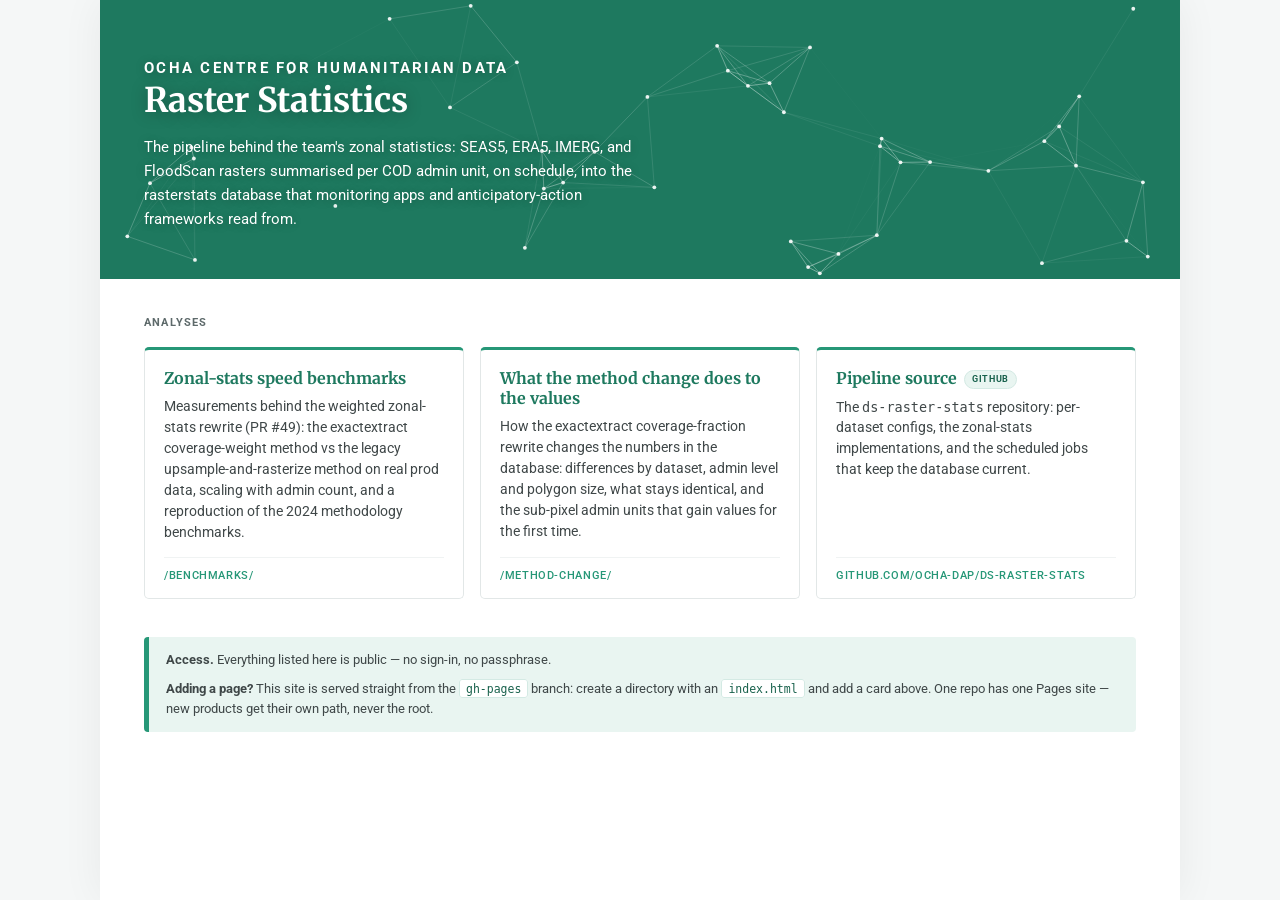
==== commit 3857d3ab: "Add value-comparison page under /method-change/ and link it from the landing page" ====
--- a/index.html
+++ b/index.html
@@ -38,6 +38,15 @@
         <span class="foot"><em>/benchmarks/</em></span>
       </a>
 
+      <a class="k" href="method-change/">
+        <h2>What the method change does to the values</h2>
+        <p>How the exactextract coverage-fraction rewrite changes the numbers
+           in the database: differences by dataset, admin level and polygon
+           size, what stays identical, and the sub-pixel admin units that
+           gain values for the first time.</p>
+        <span class="foot"><em>/method-change/</em></span>
+      </a>
+
       <a class="k" href="https://github.com/OCHA-DAP/ds-raster-stats">
         <h2>Pipeline source<span class="chip chip-ext">GitHub</span></h2>
         <p>The <code>ds-raster-stats</code> repository: per-dataset configs,
